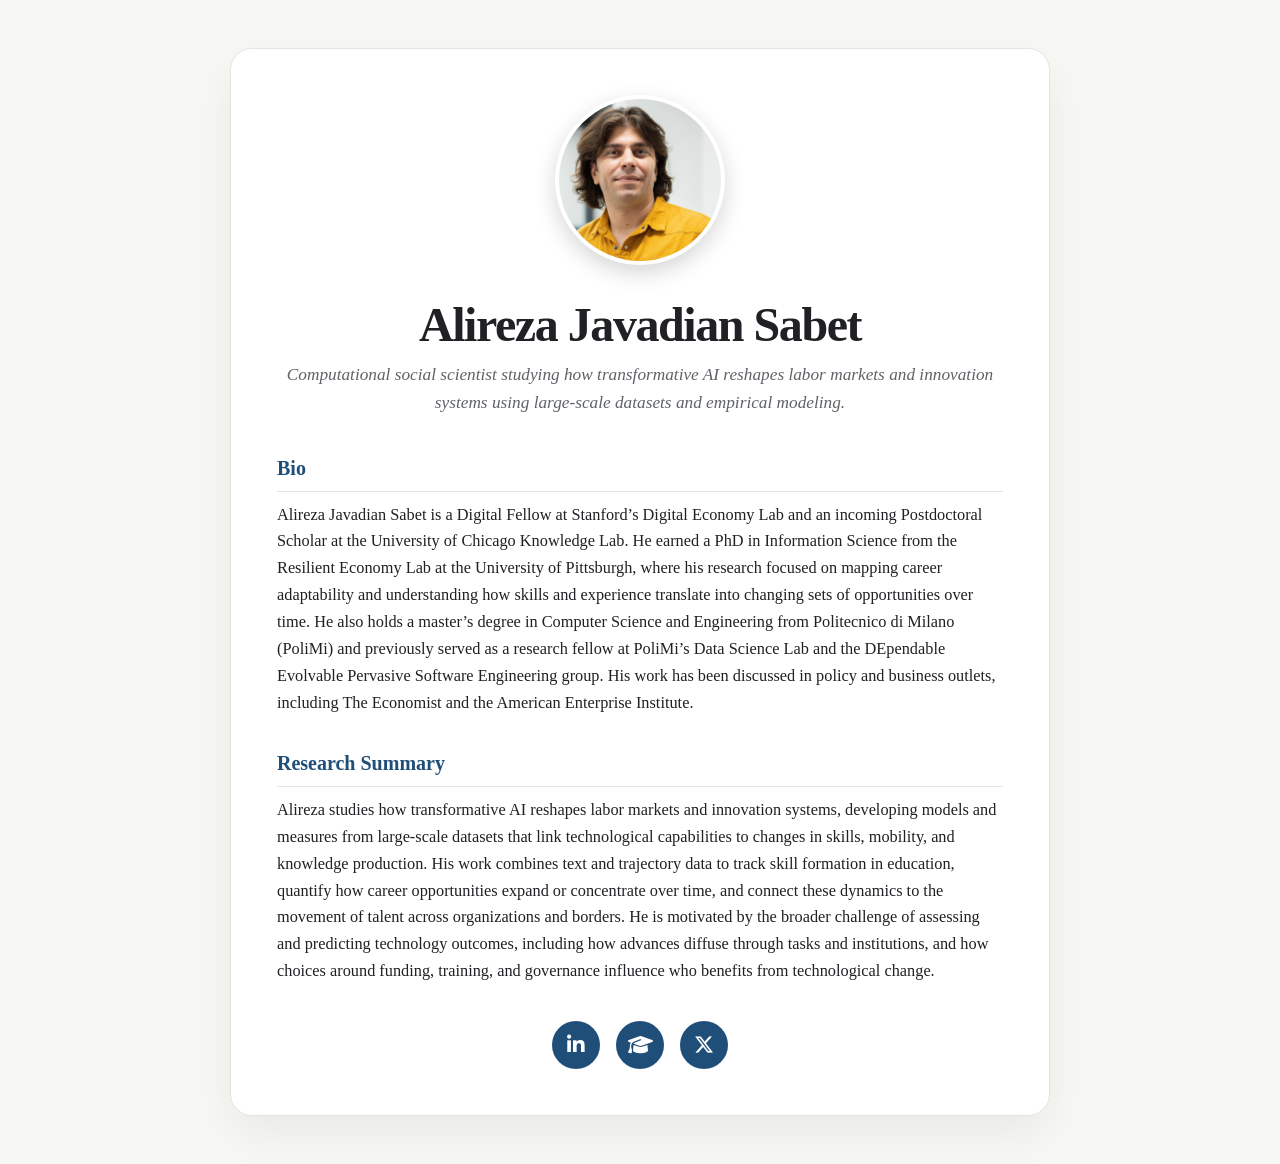
==== index.html @ cebddb83 "Add files via upload Add website files" ====
<!DOCTYPE html>
<html lang="en">
<head>
  <meta charset="UTF-8" />
  <meta name="viewport" content="width=device-width, initial-scale=1.0" />
  <meta name="description" content="Alireza Javadian Sabet — computational social scientist studying transformative AI, labor markets, and innovation systems." />
  <title>Alireza Javadian Sabet</title>
  <link rel="stylesheet" href="style.css" />
  <link rel="preconnect" href="https://cdnjs.cloudflare.com" />
  <link rel="stylesheet" href="https://cdnjs.cloudflare.com/ajax/libs/font-awesome/6.5.2/css/all.min.css" />
</head>
<body>
  <main class="page">
    <section class="card">
      <img class="profile-photo" src="assets/profile.jpg" alt="Alireza Javadian Sabet" />

      <h1>Alireza Javadian Sabet</h1>

      <p class="tagline">
        Computational social scientist studying how transformative AI reshapes labor markets and innovation systems using large-scale datasets and empirical modeling.
      </p>

      <section class="content-section">
        <h2>Bio</h2>
        <p>
          Alireza Javadian Sabet is a Digital Fellow at Stanford’s Digital Economy Lab and an incoming Postdoctoral Scholar at the University of Chicago Knowledge Lab. He earned a PhD in Information Science from the Resilient Economy Lab at the University of Pittsburgh, where his research focused on mapping career adaptability and understanding how skills and experience translate into changing sets of opportunities over time. He also holds a master’s degree in Computer Science and Engineering from Politecnico di Milano (PoliMi) and previously served as a research fellow at PoliMi’s Data Science Lab and the DEpendable Evolvable Pervasive Software Engineering group. His work has been discussed in policy and business outlets, including The Economist and the American Enterprise Institute.
        </p>
      </section>

      <section class="content-section">
        <h2>Research Summary</h2>
        <p>
          Alireza studies how transformative AI reshapes labor markets and innovation systems, developing models and measures from large-scale datasets that link technological capabilities to changes in skills, mobility, and knowledge production. His work combines text and trajectory data to track skill formation in education, quantify how career opportunities expand or concentrate over time, and connect these dynamics to the movement of talent across organizations and borders. He is motivated by the broader challenge of assessing and predicting technology outcomes, including how advances diffuse through tasks and institutions, and how choices around funding, training, and governance influence who benefits from technological change.
        </p>
      </section>

      <nav class="social-links" aria-label="Social links">
        <a href="https://www.linkedin.com/in/arjsabet/" target="_blank" rel="noopener noreferrer" aria-label="LinkedIn">
          <i class="fa-brands fa-linkedin-in"></i>
        </a>
        <a href="https://scholar.google.com/citations?hl=en&user=HhhPuo0AAAAJ&view_op=list_works&sortby=pubdate" target="_blank" rel="noopener noreferrer" aria-label="Google Scholar">
          <i class="fa-solid fa-graduation-cap"></i>
        </a>
        <a href="https://x.com/ArjSabet" target="_blank" rel="noopener noreferrer" aria-label="X / Twitter">
          <i class="fa-brands fa-x-twitter"></i>
        </a>
      </nav>
    </section>
  </main>
</body>
</html>
---- style.css ----
:root {
  --background: #f7f7f4;
  --card: #ffffff;
  --text: #202124;
  --muted: #5f6368;
  --border: #e5e5e0;
  --accent: #1f4e79;
  --accent-dark: #173a5c;
}

* {
  box-sizing: border-box;
}

body {
  margin: 0;
  font-family: Georgia, "Times New Roman", serif;
  color: var(--text);
  background: var(--background);
  line-height: 1.65;
}

.page {
  min-height: 100vh;
  display: flex;
  justify-content: center;
  padding: 48px 18px;
}

.card {
  width: 100%;
  max-width: 820px;
  background: var(--card);
  border: 1px solid var(--border);
  border-radius: 22px;
  padding: 46px;
  box-shadow: 0 18px 45px rgba(0, 0, 0, 0.06);
  text-align: center;
}

.profile-photo {
  width: 170px;
  height: 170px;
  object-fit: cover;
  border-radius: 50%;
  border: 4px solid #ffffff;
  box-shadow: 0 8px 22px rgba(0, 0, 0, 0.16);
  background: #ddd;
}

h1 {
  margin: 24px 0 8px;
  font-size: clamp(2rem, 5vw, 3rem);
  line-height: 1.15;
  letter-spacing: -0.03em;
}

.tagline {
  max-width: 720px;
  margin: 0 auto 34px;
  color: var(--muted);
  font-size: 1.08rem;
  font-style: italic;
}

.content-section {
  margin-top: 30px;
  text-align: left;
}

.content-section h2 {
  margin-bottom: 8px;
  font-size: 1.25rem;
  color: var(--accent);
  border-bottom: 1px solid var(--border);
  padding-bottom: 6px;
}

.content-section p {
  margin-top: 10px;
  font-size: 1.02rem;
}

.social-links {
  margin-top: 36px;
  display: flex;
  justify-content: center;
  gap: 16px;
}

.social-links a {
  width: 48px;
  height: 48px;
  border-radius: 50%;
  display: inline-flex;
  align-items: center;
  justify-content: center;
  color: #ffffff;
  background: var(--accent);
  text-decoration: none;
  font-size: 1.25rem;
  transition: transform 0.15s ease, background 0.15s ease;
}

.social-links a:hover,
.social-links a:focus {
  background: var(--accent-dark);
  transform: translateY(-2px);
}

@media (max-width: 640px) {
  .page {
    padding: 20px 12px;
  }

  .card {
    padding: 30px 22px;
    border-radius: 18px;
  }

  .profile-photo {
    width: 140px;
    height: 140px;
  }
}
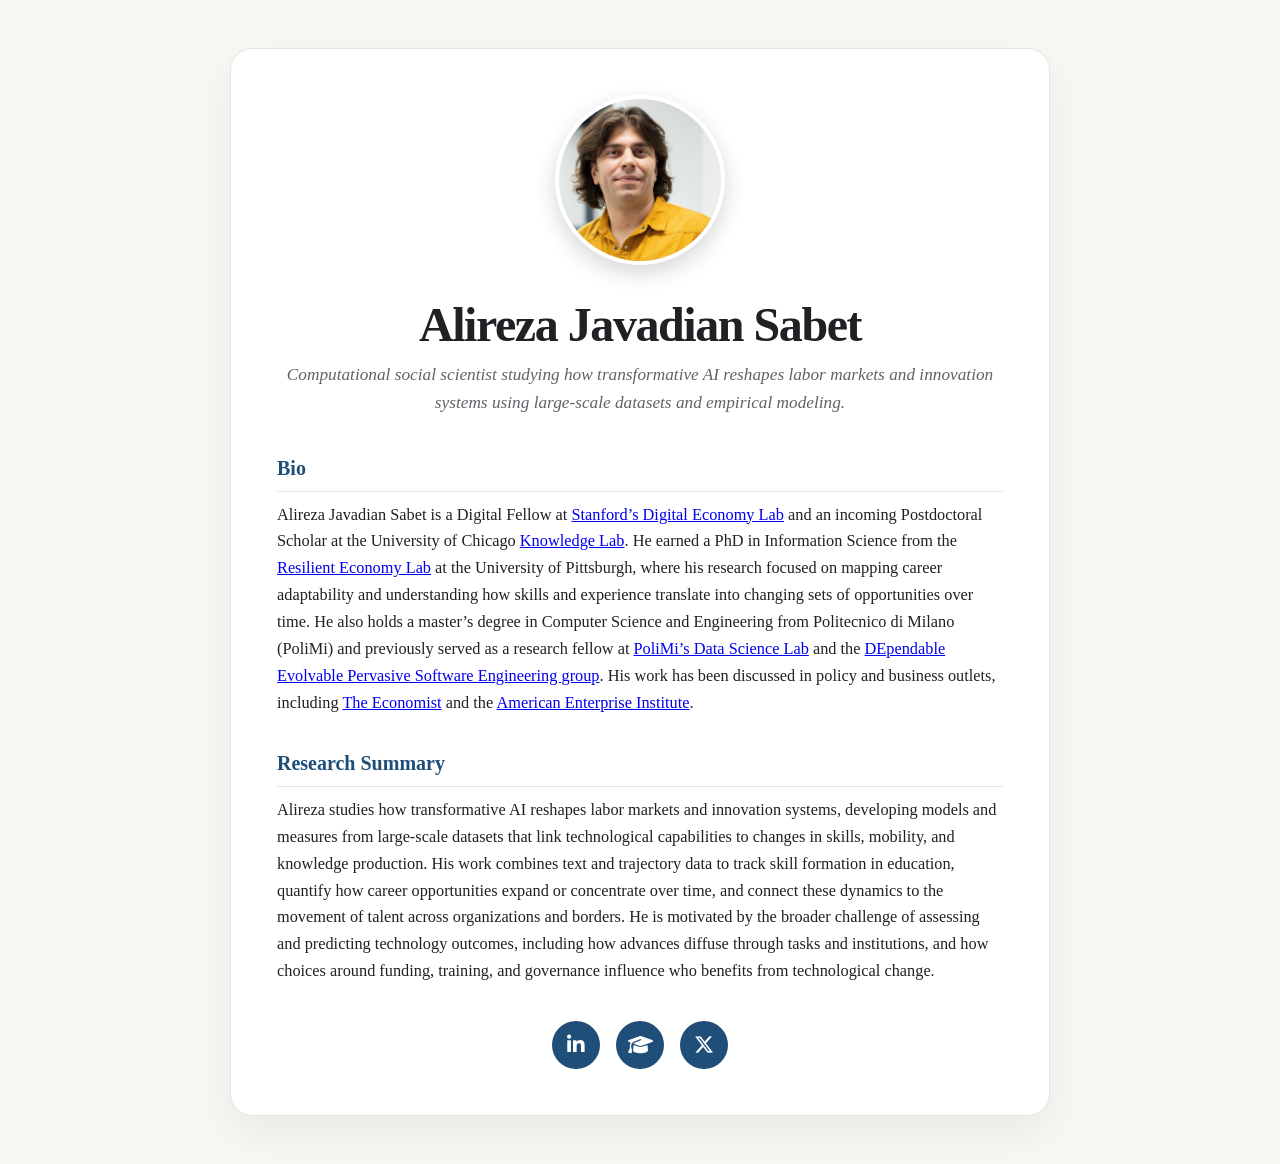
==== commit 7b2ce6e9: "Rename index_updated_hyperlinks.html to index.html" ====
--- a/index.html
+++ b/index.html
@@ -23,7 +23,7 @@
       <section class="content-section">
         <h2>Bio</h2>
         <p>
-          Alireza Javadian Sabet is a Digital Fellow at Stanford’s Digital Economy Lab and an incoming Postdoctoral Scholar at the University of Chicago Knowledge Lab. He earned a PhD in Information Science from the Resilient Economy Lab at the University of Pittsburgh, where his research focused on mapping career adaptability and understanding how skills and experience translate into changing sets of opportunities over time. He also holds a master’s degree in Computer Science and Engineering from Politecnico di Milano (PoliMi) and previously served as a research fellow at PoliMi’s Data Science Lab and the DEpendable Evolvable Pervasive Software Engineering group. His work has been discussed in policy and business outlets, including The Economist and the American Enterprise Institute.
+          Alireza Javadian Sabet is a Digital Fellow at <a href="https://digitaleconomy.stanford.edu/" target="_blank" rel="noopener noreferrer">Stanford’s Digital Economy Lab</a> and an incoming Postdoctoral Scholar at the University of Chicago <a href="https://knowledgelab.org/" target="_blank" rel="noopener noreferrer">Knowledge Lab</a>. He earned a PhD in Information Science from the <a href="https://sites.pitt.edu/~mrfrank/resilientEconomy.html" target="_blank" rel="noopener noreferrer">Resilient Economy Lab</a> at the University of Pittsburgh, where his research focused on mapping career adaptability and understanding how skills and experience translate into changing sets of opportunities over time. He also holds a master’s degree in Computer Science and Engineering from Politecnico di Milano (PoliMi) and previously served as a research fellow at <a href="https://datascience.deib.polimi.it/" target="_blank" rel="noopener noreferrer">PoliMi’s Data Science Lab</a> and the <a href="https://www.deepse.deib.polimi.it/" target="_blank" rel="noopener noreferrer">DEpendable Evolvable Pervasive Software Engineering group</a>. His work has been discussed in policy and business outlets, including <a href="https://www.economist.com/business/2026/01/29/how-big-a-threat-is-ai-to-entry-level-jobs" target="_blank" rel="noopener noreferrer">The Economist</a> and the <a href="https://www.aei.org/economics/the-ai-job-scare-needs-better-evidence/" target="_blank" rel="noopener noreferrer">American Enterprise Institute</a>.
         </p>
       </section>
 
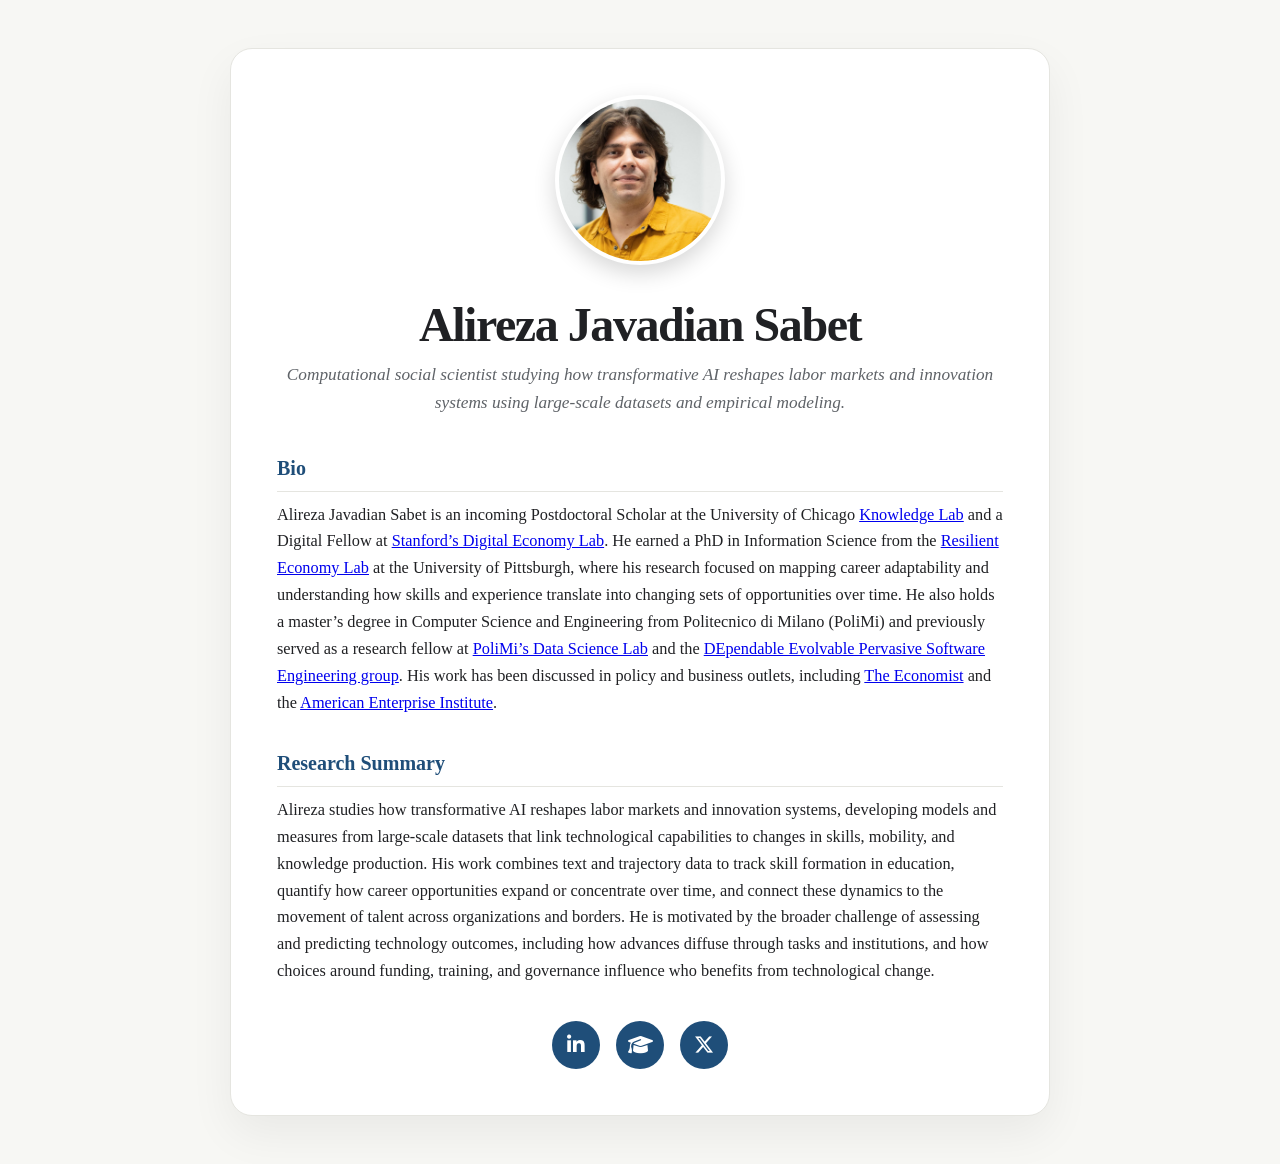
==== commit d53789d7: "Update index.html" ====
--- a/index.html
+++ b/index.html
@@ -23,7 +23,7 @@
       <section class="content-section">
         <h2>Bio</h2>
         <p>
-          Alireza Javadian Sabet is a Digital Fellow at <a href="https://digitaleconomy.stanford.edu/" target="_blank" rel="noopener noreferrer">Stanford’s Digital Economy Lab</a> and an incoming Postdoctoral Scholar at the University of Chicago <a href="https://knowledgelab.org/" target="_blank" rel="noopener noreferrer">Knowledge Lab</a>. He earned a PhD in Information Science from the <a href="https://sites.pitt.edu/~mrfrank/resilientEconomy.html" target="_blank" rel="noopener noreferrer">Resilient Economy Lab</a> at the University of Pittsburgh, where his research focused on mapping career adaptability and understanding how skills and experience translate into changing sets of opportunities over time. He also holds a master’s degree in Computer Science and Engineering from Politecnico di Milano (PoliMi) and previously served as a research fellow at <a href="https://datascience.deib.polimi.it/" target="_blank" rel="noopener noreferrer">PoliMi’s Data Science Lab</a> and the <a href="https://www.deepse.deib.polimi.it/" target="_blank" rel="noopener noreferrer">DEpendable Evolvable Pervasive Software Engineering group</a>. His work has been discussed in policy and business outlets, including <a href="https://www.economist.com/business/2026/01/29/how-big-a-threat-is-ai-to-entry-level-jobs" target="_blank" rel="noopener noreferrer">The Economist</a> and the <a href="https://www.aei.org/economics/the-ai-job-scare-needs-better-evidence/" target="_blank" rel="noopener noreferrer">American Enterprise Institute</a>.
+          Alireza Javadian Sabet is an incoming Postdoctoral Scholar at the University of Chicago <a href="https://knowledgelab.org/" target="_blank" rel="noopener noreferrer">Knowledge Lab</a> and a Digital Fellow at <a href="https://digitaleconomy.stanford.edu/" target="_blank" rel="noopener noreferrer">Stanford’s Digital Economy Lab</a>. He earned a PhD in Information Science from the <a href="https://sites.pitt.edu/~mrfrank/resilientEconomy.html" target="_blank" rel="noopener noreferrer">Resilient Economy Lab</a> at the University of Pittsburgh, where his research focused on mapping career adaptability and understanding how skills and experience translate into changing sets of opportunities over time. He also holds a master’s degree in Computer Science and Engineering from Politecnico di Milano (PoliMi) and previously served as a research fellow at <a href="https://datascience.deib.polimi.it/" target="_blank" rel="noopener noreferrer">PoliMi’s Data Science Lab</a> and the <a href="https://www.deepse.deib.polimi.it/" target="_blank" rel="noopener noreferrer">DEpendable Evolvable Pervasive Software Engineering group</a>. His work has been discussed in policy and business outlets, including <a href="https://www.economist.com/business/2026/01/29/how-big-a-threat-is-ai-to-entry-level-jobs" target="_blank" rel="noopener noreferrer">The Economist</a> and the <a href="https://www.aei.org/economics/the-ai-job-scare-needs-better-evidence/" target="_blank" rel="noopener noreferrer">American Enterprise Institute</a>.
         </p>
       </section>
 
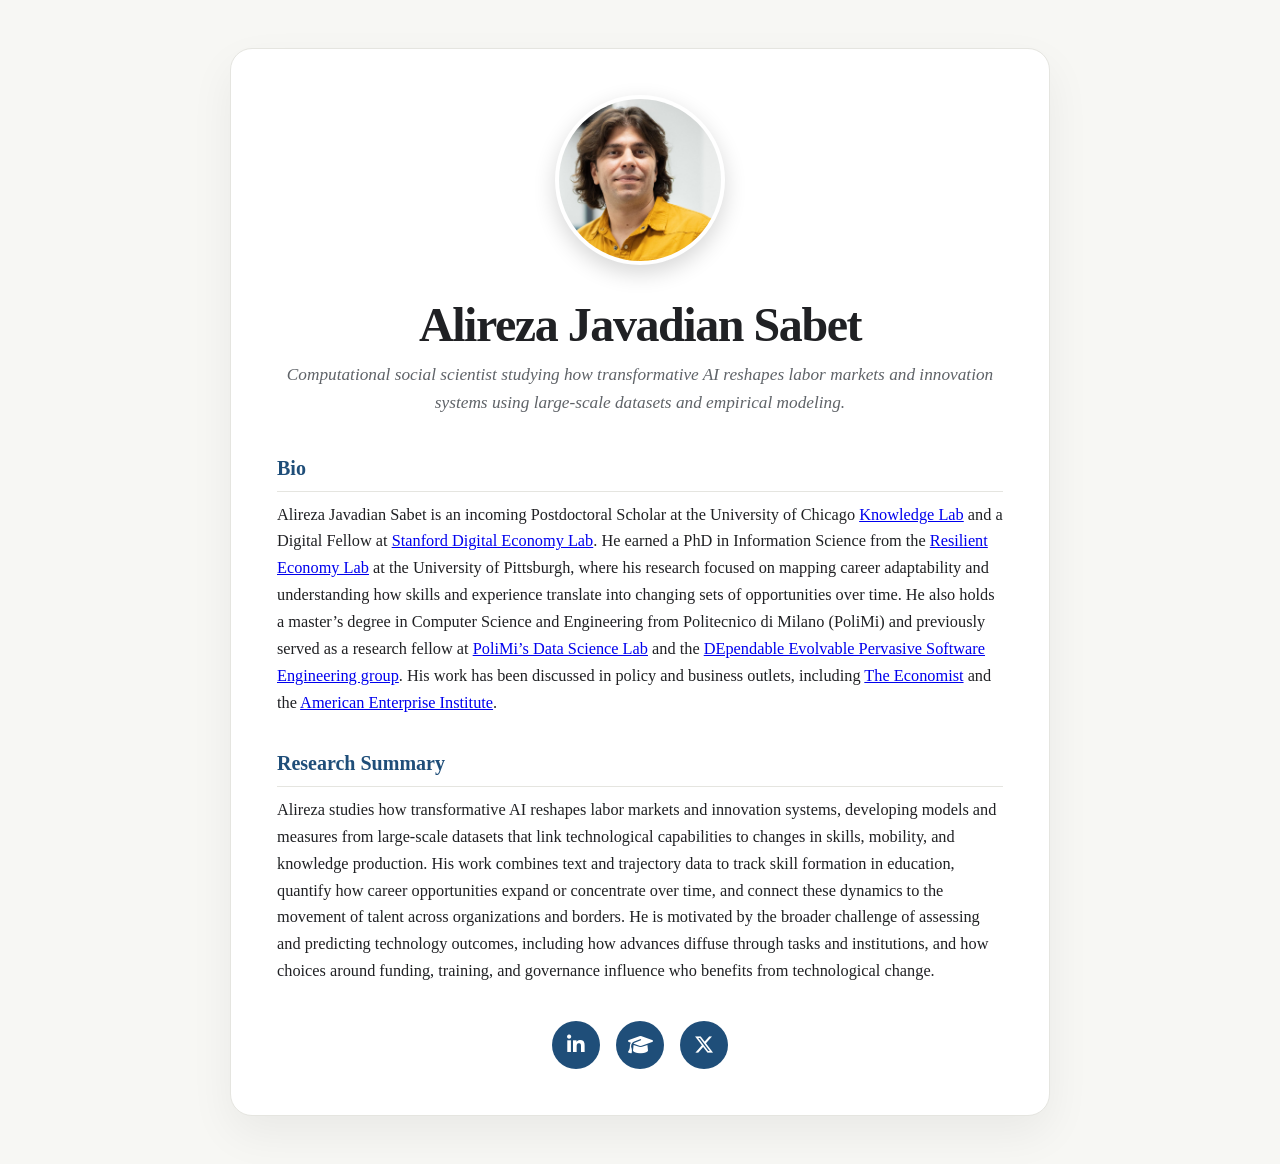
==== commit c572e9d6: "Update index.html" ====
--- a/index.html
+++ b/index.html
@@ -23,7 +23,7 @@
       <section class="content-section">
         <h2>Bio</h2>
         <p>
-          Alireza Javadian Sabet is an incoming Postdoctoral Scholar at the University of Chicago <a href="https://knowledgelab.org/" target="_blank" rel="noopener noreferrer">Knowledge Lab</a> and a Digital Fellow at <a href="https://digitaleconomy.stanford.edu/" target="_blank" rel="noopener noreferrer">Stanford’s Digital Economy Lab</a>. He earned a PhD in Information Science from the <a href="https://sites.pitt.edu/~mrfrank/resilientEconomy.html" target="_blank" rel="noopener noreferrer">Resilient Economy Lab</a> at the University of Pittsburgh, where his research focused on mapping career adaptability and understanding how skills and experience translate into changing sets of opportunities over time. He also holds a master’s degree in Computer Science and Engineering from Politecnico di Milano (PoliMi) and previously served as a research fellow at <a href="https://datascience.deib.polimi.it/" target="_blank" rel="noopener noreferrer">PoliMi’s Data Science Lab</a> and the <a href="https://www.deepse.deib.polimi.it/" target="_blank" rel="noopener noreferrer">DEpendable Evolvable Pervasive Software Engineering group</a>. His work has been discussed in policy and business outlets, including <a href="https://www.economist.com/business/2026/01/29/how-big-a-threat-is-ai-to-entry-level-jobs" target="_blank" rel="noopener noreferrer">The Economist</a> and the <a href="https://www.aei.org/economics/the-ai-job-scare-needs-better-evidence/" target="_blank" rel="noopener noreferrer">American Enterprise Institute</a>.
+          Alireza Javadian Sabet is an incoming Postdoctoral Scholar at the University of Chicago <a href="https://knowledgelab.org/" target="_blank" rel="noopener noreferrer">Knowledge Lab</a> and a Digital Fellow at <a href="https://digitaleconomy.stanford.edu/" target="_blank" rel="noopener noreferrer">Stanford Digital Economy Lab</a>. He earned a PhD in Information Science from the <a href="https://sites.pitt.edu/~mrfrank/resilientEconomy.html" target="_blank" rel="noopener noreferrer">Resilient Economy Lab</a> at the University of Pittsburgh, where his research focused on mapping career adaptability and understanding how skills and experience translate into changing sets of opportunities over time. He also holds a master’s degree in Computer Science and Engineering from Politecnico di Milano (PoliMi) and previously served as a research fellow at <a href="https://datascience.deib.polimi.it/" target="_blank" rel="noopener noreferrer">PoliMi’s Data Science Lab</a> and the <a href="https://www.deepse.deib.polimi.it/" target="_blank" rel="noopener noreferrer">DEpendable Evolvable Pervasive Software Engineering group</a>. His work has been discussed in policy and business outlets, including <a href="https://www.economist.com/business/2026/01/29/how-big-a-threat-is-ai-to-entry-level-jobs" target="_blank" rel="noopener noreferrer">The Economist</a> and the <a href="https://www.aei.org/economics/the-ai-job-scare-needs-better-evidence/" target="_blank" rel="noopener noreferrer">American Enterprise Institute</a>.
         </p>
       </section>
 
